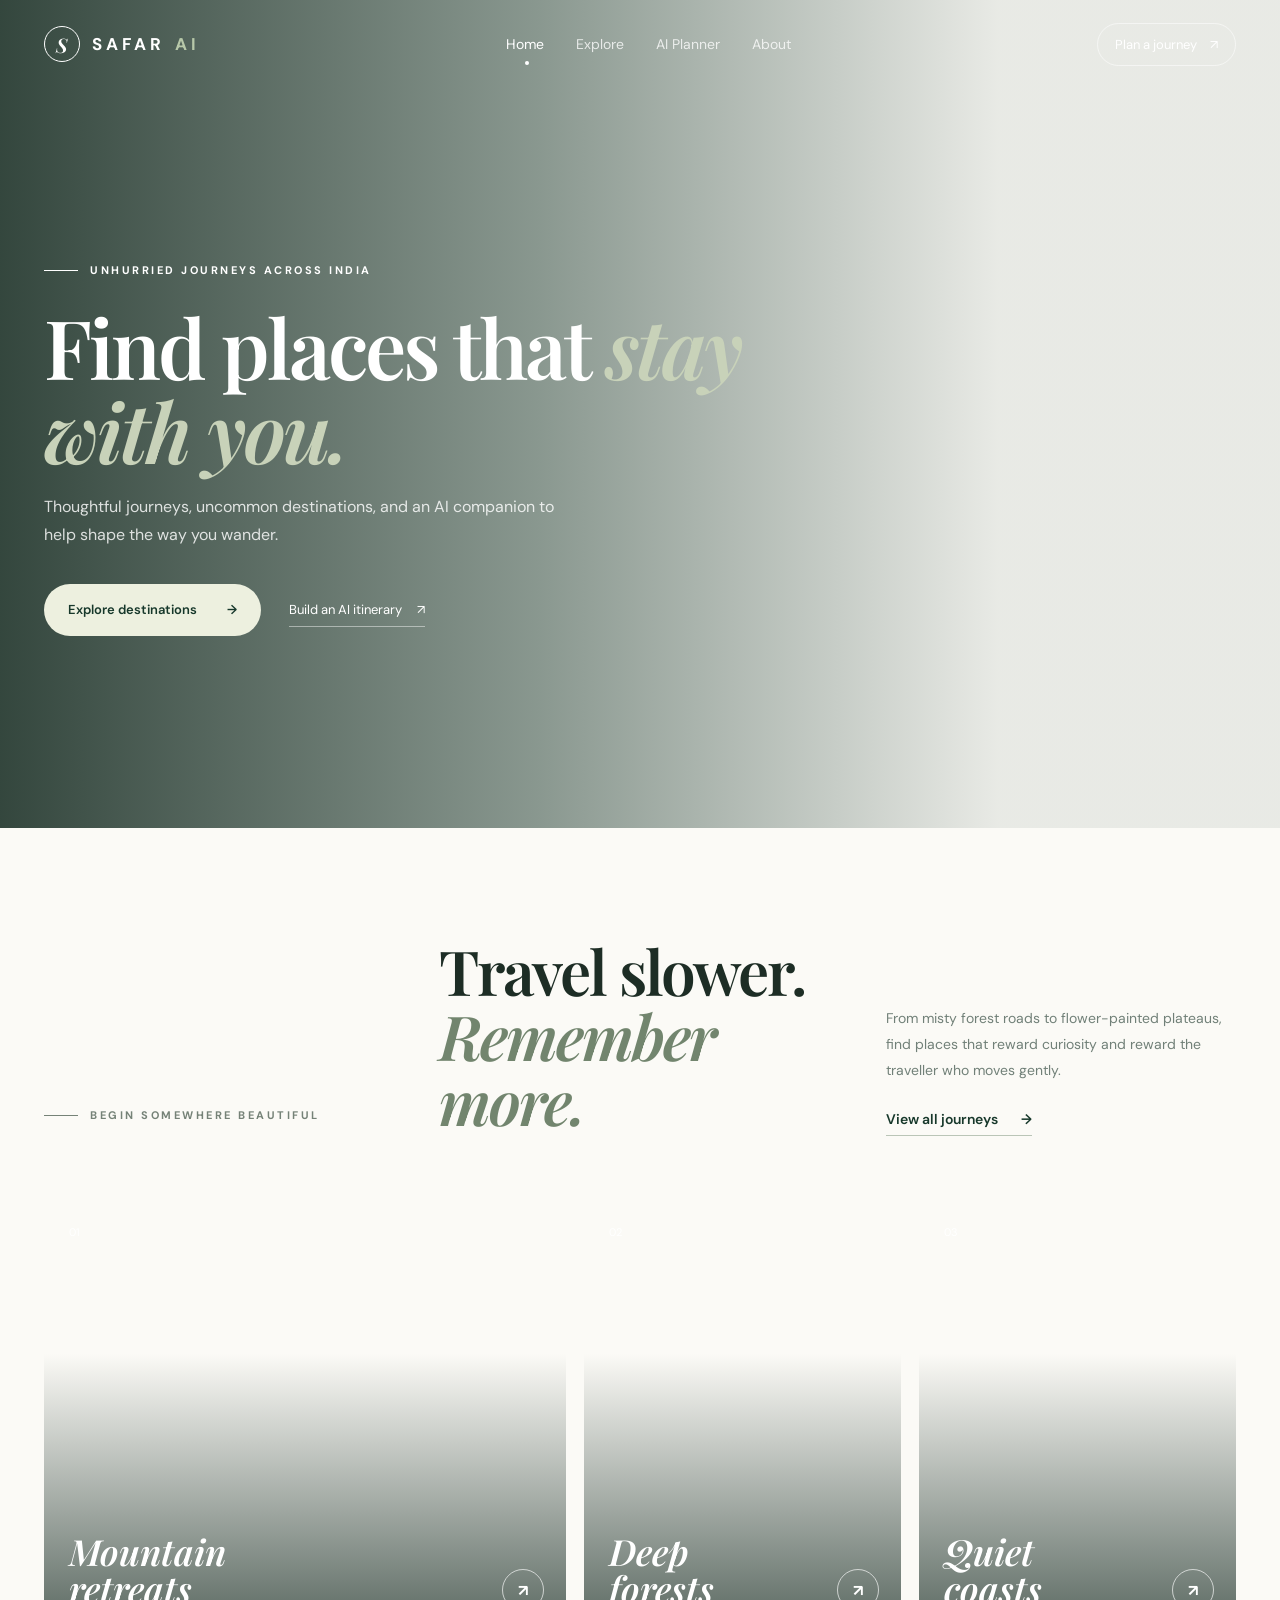
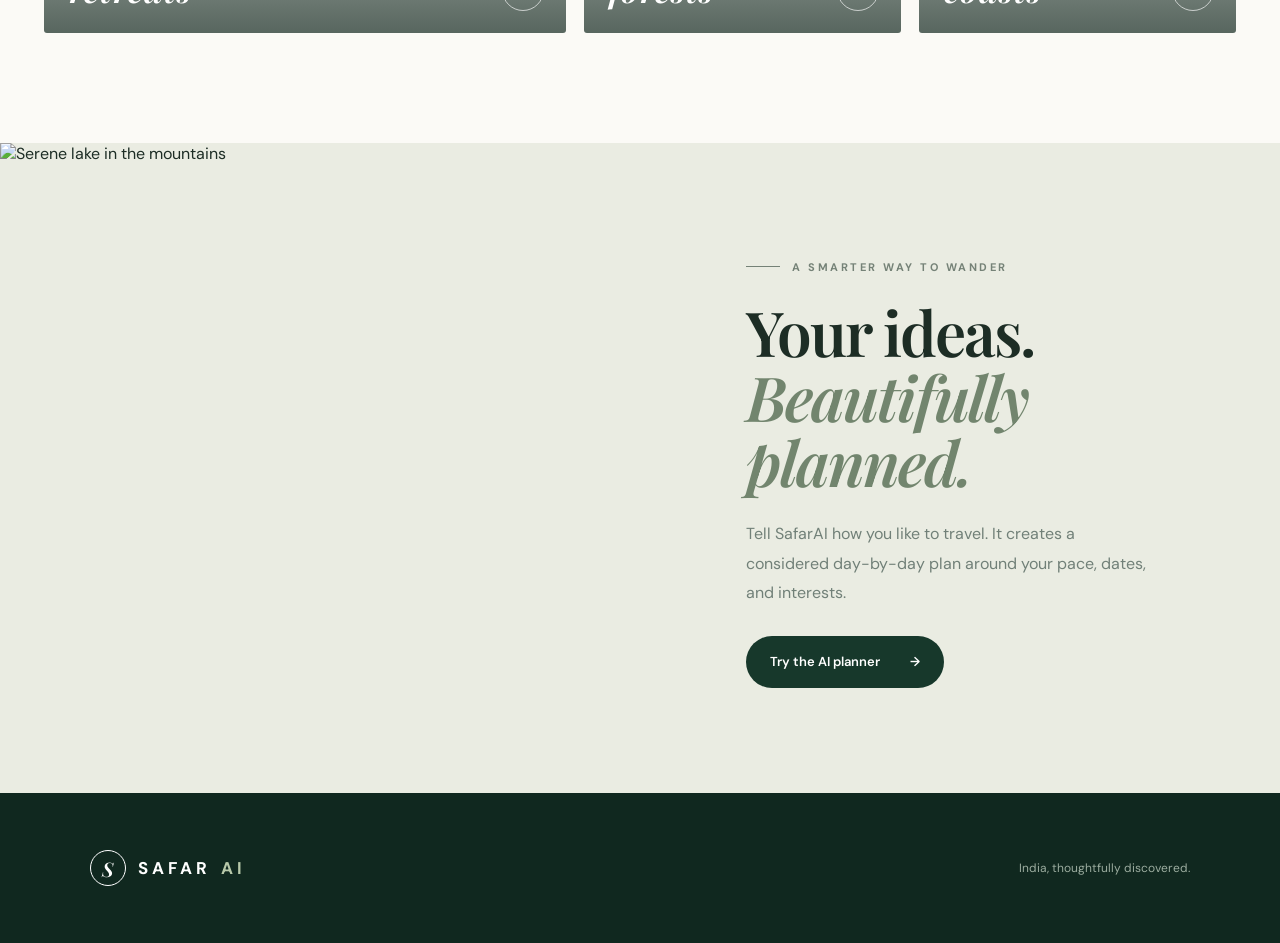
==== index.html @ a24e8f6b "Add files via upload" ====
<!DOCTYPE html>
<html lang="en">
<head>
  <meta charset="UTF-8">
  <meta name="viewport" content="width=device-width, initial-scale=1">
  <title>SafarAI — Discover India Differently</title>
  <link rel="preconnect" href="https://fonts.googleapis.com">
  <link href="https://fonts.googleapis.com/css2?family=DM+Sans:wght@400;500;600;700&family=Playfair+Display:ital,wght@0,600;1,600&display=swap" rel="stylesheet">
  <link rel="stylesheet" href="style.css">
</head>
<body class="home-page">
  <header class="nav-wrap">
    <nav class="nav-shell">
      <a class="brand" href="index.html"><span class="brand-mark">S</span>SAFAR<span class="brand-ai">AI</span></a>
      <button class="menu-button" type="button" aria-expanded="false">Menu</button>
      <div class="nav-links">
        <a class="active" href="index.html">Home</a>
        <a href="explore.html">Explore</a>
        <a href="planner.html">AI Planner</a>
        <a href="#about">About</a>
      </div>
      <a class="nav-cta" href="planner.html">Plan a journey <span>↗</span></a>
    </nav>
  </header>

  <main>
    <section class="hero">
      <div class="hero-overlay"></div>
      <div class="hero-content">
        <p class="eyebrow"><span></span> Unhurried journeys across India</p>
        <h1>Find places that <em>stay with you.</em></h1>
        <p class="hero-copy">Thoughtful journeys, uncommon destinations, and an AI companion to help shape the way you wander.</p>
        <div class="hero-actions">
          <a class="button button-light" href="explore.html">Explore destinations <span>→</span></a>
          <a class="text-link" href="planner.html">Build an AI itinerary <span>↗</span></a>
        </div>
      </div>
    </section>

    <section class="intro" id="discover">
      <p class="eyebrow dark"><span></span> Begin somewhere beautiful</p>
      <h2>Travel slower.<br><em>Remember more.</em></h2>
      <div class="intro-copy">
        <p>From misty forest roads to flower-painted plateaus, find places that reward curiosity and reward the traveller who moves gently.</p>
        <a class="arrow-link" href="explore.html">View all journeys <span>→</span></a>
      </div>
    </section>

    <section class="category-section">
      <article class="category-card category-large" style="--card-image:url('https://images.unsplash.com/photo-1626621341517-bbf3d9990a23?auto=format&fit=crop&w=1200&q=85')">
        <a href="explore.html?type=Mountain"><span>01</span><h3>Mountain<br>retreats</h3><b>↗</b></a>
      </article>
      <article class="category-card" style="--card-image:url('https://images.unsplash.com/photo-1511497584788-876760111969?auto=format&fit=crop&w=900&q=85')">
        <a href="explore.html?type=Forest"><span>02</span><h3>Deep<br>forests</h3><b>↗</b></a>
      </article>
      <article class="category-card" style="--card-image:url('https://images.unsplash.com/photo-1507525428034-b723cf961d3e?auto=format&fit=crop&w=900&q=85')">
        <a href="explore.html?type=Beach"><span>03</span><h3>Quiet<br>coasts</h3><b>↗</b></a>
      </article>
    </section>

    <section class="story" id="about">
      <div class="story-image">
        <img src="https://images.unsplash.com/photo-1470770841072-f978cf4d019e?auto=format&fit=crop&w=1200&q=85" alt="Serene lake in the mountains">
      </div>
      <div class="story-copy">
        <p class="eyebrow dark"><span></span> A smarter way to wander</p>
        <h2>Your ideas.<br><em>Beautifully planned.</em></h2>
        <p>Tell SafarAI how you like to travel. It creates a considered day-by-day plan around your pace, dates, and interests.</p>
        <a class="button button-green" href="planner.html">Try the AI planner <span>→</span></a>
      </div>
    </section>
  </main>

  <footer>
    <a class="brand footer-brand" href="index.html"><span class="brand-mark">S</span>SAFAR<span class="brand-ai">AI</span></a>
    <p>India, thoughtfully discovered.</p>
  </footer>
  <script src="script.js"></script>
</body>
</html>
---- style.css ----
:root {
  --forest:#17382b; --deep:#10281f; --sage:#a9b69b; --cream:#f3f0e7;
  --paper:#fbfaf6; --ink:#1d2d25; --muted:#718078; --line:#dfe3da;
}
*{box-sizing:border-box} html{scroll-behavior:smooth}
body{margin:0;background:var(--paper);color:var(--ink);font-family:"DM Sans",sans-serif}
a{color:inherit;text-decoration:none} button,input,select,textarea{font:inherit}
.nav-wrap{position:absolute;z-index:20;top:0;left:0;width:100%;color:white}
.inner-nav{position:relative;color:var(--ink);background:var(--paper);border-bottom:1px solid var(--line)}
.nav-shell{height:88px;max-width:1320px;margin:auto;padding:0 44px;display:flex;align-items:center;justify-content:space-between}
.brand{display:flex;align-items:center;gap:10px;font-size:17px;font-weight:700;letter-spacing:4px}
.brand-mark{width:36px;height:36px;border:1px solid currentColor;border-radius:50%;display:grid;place-items:center;font:italic 600 20px "Playfair Display",serif;letter-spacing:0;margin-right:2px}
.brand-ai{color:#b7c8a9}
.nav-links{display:flex;gap:32px;align-items:center;font-size:14px}
.nav-links a{opacity:.78;position:relative}.nav-links a.active,.nav-links a:hover{opacity:1}
.nav-links a.active:after{content:"";position:absolute;width:4px;height:4px;border-radius:50%;background:currentColor;left:50%;bottom:-12px}
.nav-cta{border:1px solid rgba(255,255,255,.55);border-radius:999px;padding:12px 17px;font-size:13px}
.inner-nav .nav-cta{border-color:var(--forest);color:var(--forest)}
.nav-cta span{margin-left:10px}.menu-button{display:none}
.hero{position:relative;min-height:720px;height:92vh;max-height:860px;background:url("https://images.unsplash.com/photo-1448375240586-882707db888b?auto=format&fit=crop&w=2000&q=88") center 58%/cover no-repeat;color:white;display:flex;align-items:center;overflow:hidden}
.hero-overlay{position:absolute;inset:0;background:linear-gradient(90deg,rgba(8,31,21,.82),rgba(13,44,31,.48) 42%,rgba(13,44,31,.08) 78%)}
.hero-content{position:relative;z-index:2;max-width:1320px;width:100%;margin:auto;padding:60px 44px 0}
.eyebrow{text-transform:uppercase;letter-spacing:2.5px;font-size:11px;font-weight:700;display:flex;align-items:center;gap:12px}
.eyebrow span{width:34px;height:1px;background:currentColor}.eyebrow.dark{color:#758277}
.hero h1{max-width:720px;margin:28px 0 20px;font:600 82px/1.02 "Playfair Display",serif;letter-spacing:-3px}
.hero h1 em{color:#c8d2b9}.hero-copy{max-width:510px;line-height:1.75;color:rgba(255,255,255,.82);font-size:16px}
.hero-actions{display:flex;align-items:center;gap:28px;margin-top:35px}
.button{min-height:52px;display:inline-flex;align-items:center;justify-content:center;gap:30px;border:0;border-radius:999px;padding:0 24px;font-size:13px;font-weight:600;cursor:pointer;transition:.25s}
.button:hover{transform:translateY(-2px)}.button-light{background:#edf0df;color:var(--forest)}.button-green{background:var(--forest);color:white}
.text-link{font-size:13px;border-bottom:1px solid rgba(255,255,255,.45);padding:8px 0}.text-link span{margin-left:12px}
.intro{max-width:1320px;margin:auto;padding:110px 44px 70px;display:grid;grid-template-columns:1fr 1.15fr 1fr;gap:45px;align-items:end}
.intro-heading h2,.intro h2,.story-copy h2,.page-heading h1,.planner-heading h1{margin:0;font:600 62px/1.05 "Playfair Display",serif;letter-spacing:-2px}
.intro h2 em,.story-copy h2 em,.page-heading h1 em,.planner-heading h1 em{color:#72856e}
.intro-copy{font-size:14px;line-height:1.85;color:var(--muted)}.intro-copy p{margin:0 0 24px}
.arrow-link{color:var(--forest);border-bottom:1px solid #bac5b7;padding-bottom:7px;font-weight:600}.arrow-link span{margin-left:20px}
.category-section{max-width:1320px;margin:auto;padding:0 44px 110px;display:grid;grid-template-columns:1.35fr .82fr .82fr;gap:18px}
.category-card{height:430px;background:var(--card-image) center/cover;border-radius:3px;overflow:hidden}
.category-card>a{position:relative;height:100%;padding:25px;display:flex;align-items:flex-end;color:white;background:linear-gradient(0deg,rgba(10,32,23,.68),transparent 65%)}
.category-card span{position:absolute;top:22px;left:25px;font-size:11px}.category-card h3{margin:0;font:italic 600 36px/1.05 "Playfair Display",serif}
.category-card b{position:absolute;right:22px;bottom:22px;width:42px;height:42px;border:1px solid rgba(255,255,255,.65);border-radius:50%;display:grid;place-items:center;transition:.25s}
.category-card:hover b{background:white;color:var(--forest);transform:rotate(45deg)}
.story{background:#eaece2;display:grid;grid-template-columns:1.12fr 1fr;min-height:650px}
.story-image{min-height:650px}.story-image img{width:100%;height:100%;object-fit:cover;display:block}
.story-copy{max-width:540px;align-self:center;padding:60px 70px}.story-copy h2{margin:25px 0}
.story-copy>p:not(.eyebrow){color:var(--muted);line-height:1.85;margin-bottom:28px}
footer{min-height:150px;background:var(--deep);color:white;display:flex;align-items:center;justify-content:space-between;padding:0 7%}
footer p{color:#9bac9f;font-size:12px}
.page-heading{max-width:1320px;margin:auto;padding:80px 44px 55px;text-align:center}
.page-heading .eyebrow{justify-content:center}.page-heading h1{font-size:68px;margin:22px 0 38px}
.search-row{max-width:720px;height:62px;margin:auto;display:flex;border:1px solid var(--line);background:white;border-radius:999px;padding:5px}
.search-box{flex:1;display:flex;align-items:center;gap:12px;padding-left:17px;color:#8d998f}
.search-box input{width:100%;border:0;outline:0;color:var(--ink)}.search-button{width:120px;border:0;border-radius:999px;background:var(--forest);color:white;cursor:pointer}
.filters{display:flex;justify-content:center;flex-wrap:wrap;gap:8px;max-width:1320px;margin:0 auto 35px;padding:0 44px}
.filters button{border:1px solid var(--line);background:transparent;color:#66756b;border-radius:999px;padding:10px 15px;font-size:12px;cursor:pointer}
.filters button.active,.filters button:hover{background:var(--forest);border-color:var(--forest);color:white}
.cards-section{max-width:1320px;margin:auto;padding:20px 44px 110px}
.destination-grid{display:grid;grid-template-columns:repeat(3,1fr);gap:22px}
.destination-card{background:white;border:1px solid #edf0e8;overflow:hidden}
.destination-card-image{height:290px;position:relative;overflow:hidden}.destination-card-image img{width:100%;height:100%;object-fit:cover;transition:.5s}
.destination-card:hover img{transform:scale(1.04)}
.card-save{position:absolute;right:14px;top:14px;width:40px;height:40px;border:0;border-radius:50%;background:rgba(255,255,255,.92);color:var(--forest);cursor:pointer}
.card-save.saved{background:var(--forest);color:white}
.destination-card-info{padding:22px}.destination-card-info .meta{color:#8a988e;text-transform:uppercase;letter-spacing:1.5px;font-size:9px}
.destination-card-info h3{margin:9px 0 8px;font:600 28px "Playfair Display",serif}.destination-card-info p{min-height:44px;color:var(--muted);font-size:13px;line-height:1.7}
.card-actions{display:flex;align-items:center;margin-top:18px}.card-actions a{font-size:12px;font-weight:700;border-bottom:1px solid #bfc8bb;padding-bottom:5px}.card-actions a span{margin-left:10px}
.empty-results{grid-column:1/-1;text-align:center;padding:60px;color:var(--muted)}
.detail-hero{height:520px;background-size:cover;background-position:center;position:relative;color:white;display:flex;align-items:flex-end}
.detail-hero:after{content:"";position:absolute;inset:0;background:linear-gradient(0deg,rgba(10,35,24,.75),transparent 65%)}
.detail-hero-content{position:relative;z-index:2;width:100%;max-width:1320px;margin:auto;padding:55px 44px}
.detail-hero-content p{text-transform:uppercase;letter-spacing:2px;font-size:10px}.detail-hero-content h1{margin:10px 0 0;font:600 68px "Playfair Display",serif}
.detail-layout{max-width:1320px;margin:auto;padding:80px 44px 110px;display:grid;grid-template-columns:1.25fr .75fr;gap:80px}
.detail-main h2{font:600 38px "Playfair Display",serif;margin:0 0 18px}.detail-main>p{color:var(--muted);line-height:1.85}
.detail-main ul{padding:0;list-style:none;display:grid;grid-template-columns:repeat(2,1fr);gap:10px}.detail-main li{border-bottom:1px solid var(--line);padding:12px 0;font-size:14px}
.detail-aside{background:#edf0e6;padding:30px;height:fit-content}.detail-aside h3{font:600 25px "Playfair Display",serif;margin:0 0 20px}
.detail-aside p{color:var(--muted);font-size:13px;line-height:1.7}.detail-aside .button{width:100%;margin-top:15px}
.planner-main{background:#f6f5ef}.planner-heading{text-align:center;padding:65px 24px 45px}
.planner-heading h1{font-size:58px;margin:18px 0}.planner-heading>p:last-child{max-width:580px;margin:auto;color:var(--muted);line-height:1.7;font-size:14px}
.planner-heading .eyebrow{justify-content:center}.planner-layout{max-width:1180px;margin:auto;padding:15px 44px 100px;display:grid;grid-template-columns:.9fr 1.1fr;gap:18px}
.planner-form{background:white;padding:32px;border:1px solid #e7e9e1}.field-row{display:grid;grid-template-columns:1fr 1fr;gap:14px}
.planner-form label{display:block;color:#6e7c71;font-size:11px;font-weight:700;text-transform:uppercase;letter-spacing:1px;margin-bottom:16px}
.planner-form select,.planner-form textarea{width:100%;margin-top:8px;border:1px solid var(--line);background:white;color:var(--ink);outline:0;border-radius:2px;padding:13px;font-size:13px;text-transform:none;letter-spacing:0}
.planner-form textarea{resize:vertical}.interest-options{display:grid;grid-template-columns:repeat(2,1fr);gap:8px;margin-top:10px}
.interest-options label{margin:0}.interest-options input{position:absolute;opacity:0}.interest-options span{display:block;border:1px solid var(--line);padding:10px;text-align:center;cursor:pointer}
.interest-options input:checked+span{background:var(--forest);border-color:var(--forest);color:white}.planner-submit{width:100%;justify-content:space-between;margin-top:5px}
.plan-output{min-height:520px;background:var(--forest);color:white;padding:38px}
.empty-plan{height:440px;display:flex;flex-direction:column;align-items:center;justify-content:center;text-align:center}
.orbit{width:120px;height:120px;border:1px solid rgba(202,213,188,.35);border-radius:50%;display:grid;place-items:center;margin-bottom:22px;position:relative}
.orbit:before{content:"";position:absolute;inset:14px;border:1px dashed rgba(202,213,188,.28);border-radius:50%}
.orbit span{width:52px;height:52px;border-radius:50%;background:#cbd5b9;color:var(--forest);display:grid;place-items:center;font:italic 600 24px "Playfair Display",serif}
.empty-plan h2{font:600 31px "Playfair Display",serif;margin:10px 0}.empty-plan p{max-width:340px;color:#bac8bd;line-height:1.7;font-size:13px}
.plan-output.loading{display:flex;align-items:center;justify-content:center}.loading-panel{text-align:center}.loading-panel .orbit{margin:0 auto 25px;animation:pulse 1.6s infinite}
.ai-result h2{font:600 36px "Playfair Display",serif;margin:0 0 7px}.ai-result>p{color:#b9c7bc;font-size:13px;line-height:1.7}
.result-days{margin-top:24px;display:grid;gap:9px}.result-day{background:rgba(255,255,255,.07);border-left:2px solid #b8c7a6;padding:14px 16px}
.result-day h3{margin:0 0 5px;font-size:13px}.result-day p,.result-day ul{color:#becbbe;font-size:12px;line-height:1.6}.result-day ul{margin:7px 0 0;padding-left:16px}
.result-notes{border-top:1px solid rgba(255,255,255,.12);margin-top:18px;padding-top:12px;color:#b9c7bc;font-size:11px}
@keyframes pulse{50%{transform:scale(.94);opacity:.7}}
@media(max-width:900px){
.nav-shell{height:76px;padding:0 24px}.nav-links{display:none;position:absolute;top:76px;left:0;right:0;background:var(--deep);color:white;flex-direction:column;align-items:flex-start;padding:24px}
.nav-links.open{display:flex}.inner-nav .nav-links.open{background:var(--paper);color:var(--ink)}.menu-button{display:block;border:1px solid currentColor;background:transparent;color:inherit;border-radius:999px;padding:8px 12px}.nav-cta{display:none}
.hero{min-height:660px}.hero-content{padding:70px 24px 0}.hero h1{font-size:58px}.intro{grid-template-columns:1fr 1fr;padding:75px 24px 45px}.intro>.eyebrow{grid-column:1/-1}.intro h2{font-size:50px}
.category-section{grid-template-columns:1fr 1fr;padding:0 24px 70px}.category-large{grid-column:1/-1}.category-card{height:350px}.story{grid-template-columns:1fr}.story-image{min-height:440px}.story-copy{padding:70px 24px}
.page-heading{padding:60px 24px 40px}.page-heading h1{font-size:54px}.filters,.cards-section{padding-left:24px;padding-right:24px}.destination-grid{grid-template-columns:repeat(2,1fr)}
.detail-layout{grid-template-columns:1fr;padding:60px 24px;gap:35px}.detail-hero-content{padding:45px 24px}.planner-layout{grid-template-columns:1fr;padding:15px 24px 70px}
}
@media(max-width:560px){
.brand{font-size:14px}.brand-mark{width:32px;height:32px}.hero{height:680px;min-height:680px}.hero h1{font-size:47px}.hero-copy{font-size:14px}.hero-actions{align-items:flex-start;flex-direction:column;gap:10px}
.intro{display:block}.intro h2{font-size:44px;margin:28px 0}.category-section{grid-template-columns:1fr}.category-card{height:300px}.story-copy h2{font-size:46px}
footer{padding:35px 24px;flex-direction:column;align-items:flex-start;justify-content:center;gap:12px}.page-heading h1{font-size:43px}.search-row{height:58px}.search-button{width:92px}
.destination-grid{grid-template-columns:1fr}.destination-card-image{height:280px}.detail-hero{height:430px}.detail-hero-content h1{font-size:48px}.detail-main ul{grid-template-columns:1fr}
.planner-heading h1{font-size:43px}.planner-form{padding:22px}.field-row{grid-template-columns:1fr;gap:0}.plan-output{padding:24px}
}
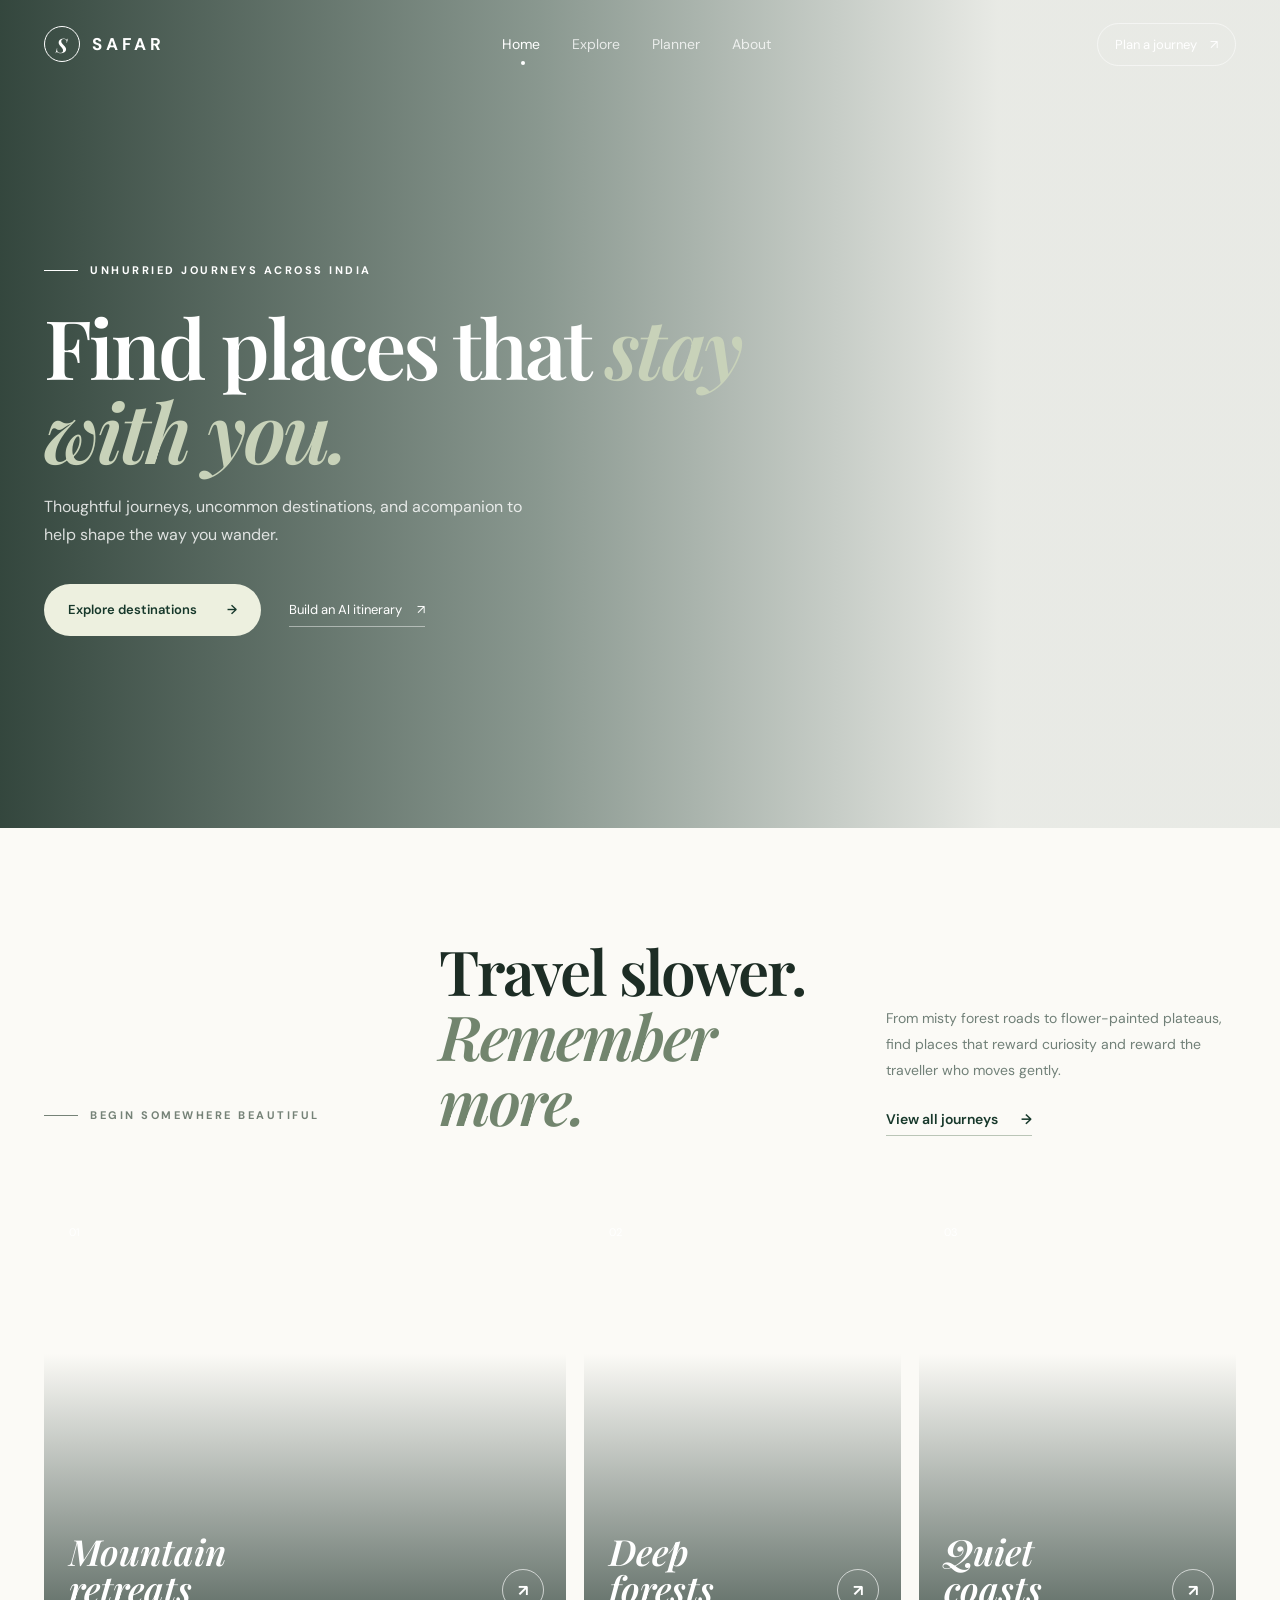
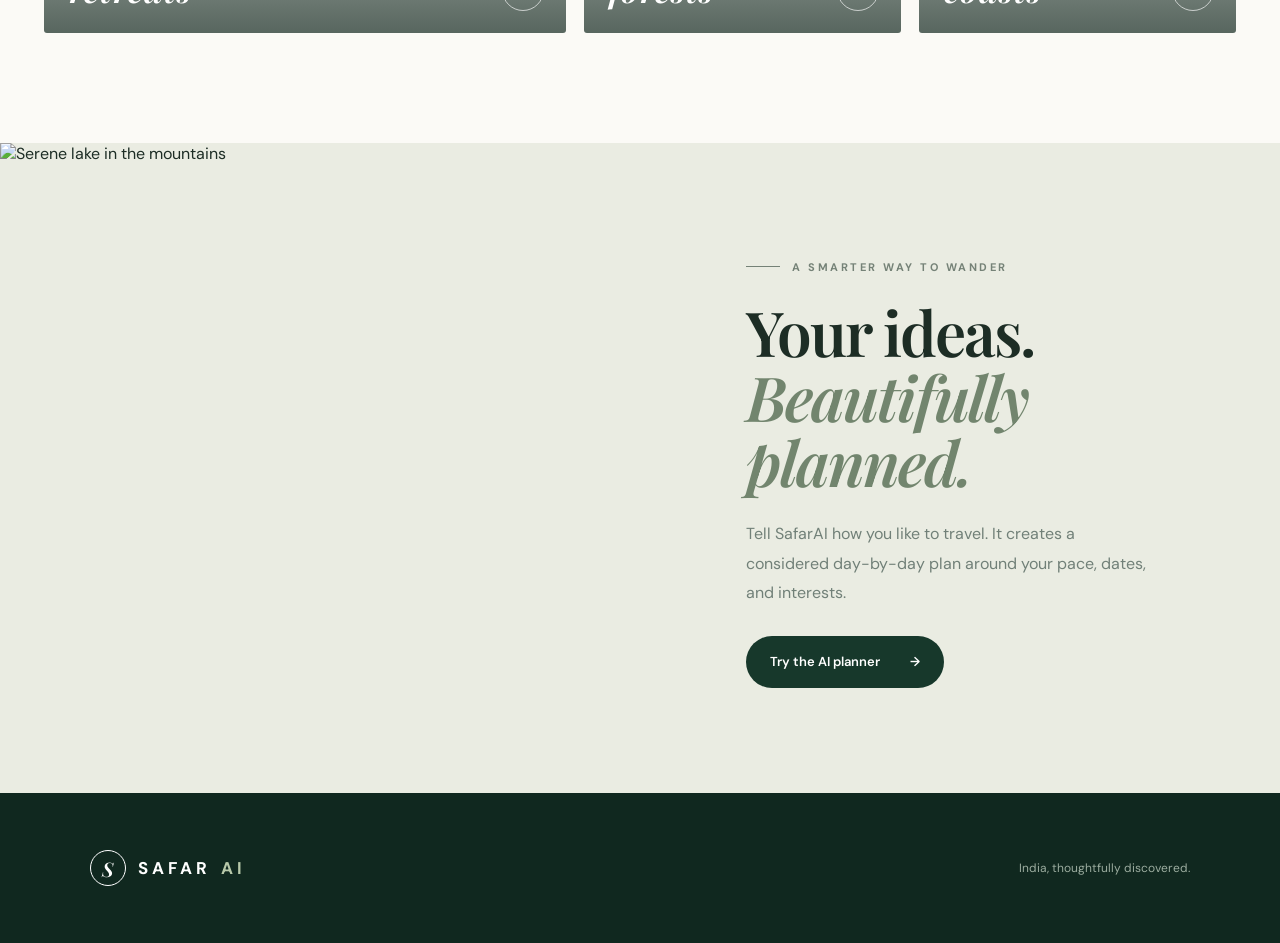
==== commit bf0576c8: "Add files via upload" ====
--- a/index.html
+++ b/index.html
@@ -3,7 +3,7 @@
 <head>
   <meta charset="UTF-8">
   <meta name="viewport" content="width=device-width, initial-scale=1">
-  <title>SafarAI — Discover India Differently</title>
+  <title>Safar — Discover India Differently</title>
   <link rel="preconnect" href="https://fonts.googleapis.com">
   <link href="https://fonts.googleapis.com/css2?family=DM+Sans:wght@400;500;600;700&family=Playfair+Display:ital,wght@0,600;1,600&display=swap" rel="stylesheet">
   <link rel="stylesheet" href="style.css">
@@ -11,12 +11,12 @@
 <body class="home-page">
   <header class="nav-wrap">
     <nav class="nav-shell">
-      <a class="brand" href="index.html"><span class="brand-mark">S</span>SAFAR<span class="brand-ai">AI</span></a>
+      <a class="brand" href="index.html"><span class="brand-mark">S</span>SAFAR<span class="brand-ai"></span></a>
       <button class="menu-button" type="button" aria-expanded="false">Menu</button>
       <div class="nav-links">
         <a class="active" href="index.html">Home</a>
         <a href="explore.html">Explore</a>
-        <a href="planner.html">AI Planner</a>
+        <a href="planner.html">Planner</a>
         <a href="#about">About</a>
       </div>
       <a class="nav-cta" href="planner.html">Plan a journey <span>↗</span></a>
@@ -29,7 +29,7 @@
       <div class="hero-content">
         <p class="eyebrow"><span></span> Unhurried journeys across India</p>
         <h1>Find places that <em>stay with you.</em></h1>
-        <p class="hero-copy">Thoughtful journeys, uncommon destinations, and an AI companion to help shape the way you wander.</p>
+        <p class="hero-copy">Thoughtful journeys, uncommon destinations, and acompanion to help shape the way you wander.</p>
         <div class="hero-actions">
           <a class="button button-light" href="explore.html">Explore destinations <span>→</span></a>
           <a class="text-link" href="planner.html">Build an AI itinerary <span>↗</span></a>
--- a/style.css
+++ b/style.css
@@ -50,13 +50,20 @@
 .search-row{max-width:720px;height:62px;margin:auto;display:flex;border:1px solid var(--line);background:white;border-radius:999px;padding:5px}
 .search-box{flex:1;display:flex;align-items:center;gap:12px;padding-left:17px;color:#8d998f}
 .search-box input{width:100%;border:0;outline:0;color:var(--ink)}.search-button{width:120px;border:0;border-radius:999px;background:var(--forest);color:white;cursor:pointer}
+.state-filter-row{max-width:720px;margin:16px auto 0;display:flex;align-items:center;justify-content:center;gap:12px;color:#718078;font-size:12px}
+.state-filter-row select{min-width:260px;border:1px solid var(--line);border-radius:999px;background:white;color:var(--ink);padding:10px 38px 10px 14px;outline:0}
 .filters{display:flex;justify-content:center;flex-wrap:wrap;gap:8px;max-width:1320px;margin:0 auto 35px;padding:0 44px}
 .filters button{border:1px solid var(--line);background:transparent;color:#66756b;border-radius:999px;padding:10px 15px;font-size:12px;cursor:pointer}
 .filters button.active,.filters button:hover{background:var(--forest);border-color:var(--forest);color:white}
 .cards-section{max-width:1320px;margin:auto;padding:20px 44px 110px}
 .destination-grid{display:grid;grid-template-columns:repeat(3,1fr);gap:22px}
 .destination-card{background:white;border:1px solid #edf0e8;overflow:hidden}
-.destination-card-image{height:290px;position:relative;overflow:hidden}.destination-card-image img{width:100%;height:100%;object-fit:cover;transition:.5s}
+.destination-card-image{height:290px;position:relative;overflow:hidden;background:#e6eadf}.destination-card-image img{position:relative;z-index:1;width:100%;height:100%;object-fit:cover;transition:.5s}
+.image-search-pending{background:#e6eadf}
+.image-search-pending:before,.image-unavailable:before{content:"";position:absolute;inset:0;background:linear-gradient(110deg,#e6eadf 25%,#f2f3ed 40%,#e6eadf 55%);background-size:200% 100%;animation:photo-loading 1.4s linear infinite}
+.image-unavailable:before{content:"Place-specific photo unavailable";display:grid;place-items:center;padding:20px;text-align:center;background:#e6eadf;color:#68776c;font-size:13px;animation:none}
+@keyframes photo-loading{to{background-position-x:-200%}}
+.photo-credit{position:absolute;z-index:4;left:8px;bottom:8px;max-width:calc(100% - 16px);overflow:hidden;text-overflow:ellipsis;white-space:nowrap;background:rgba(16,40,31,.82);color:white;padding:5px 8px;font-size:9px}
 .destination-card:hover img{transform:scale(1.04)}
 .card-save{position:absolute;right:14px;top:14px;width:40px;height:40px;border:0;border-radius:50%;background:rgba(255,255,255,.92);color:var(--forest);cursor:pointer}
 .card-save.saved{background:var(--forest);color:white}
@@ -65,7 +72,8 @@
 .card-actions{display:flex;align-items:center;margin-top:18px}.card-actions a{font-size:12px;font-weight:700;border-bottom:1px solid #bfc8bb;padding-bottom:5px}.card-actions a span{margin-left:10px}
 .empty-results{grid-column:1/-1;text-align:center;padding:60px;color:var(--muted)}
 .detail-hero{height:520px;background-size:cover;background-position:center;position:relative;color:white;display:flex;align-items:flex-end}
-.detail-hero:after{content:"";position:absolute;inset:0;background:linear-gradient(0deg,rgba(10,35,24,.75),transparent 65%)}
+.detail-hero:after{content:"";position:absolute;inset:0;background:linear-gradient(0deg,rgba(10,35,24,.75),transparent 65%);pointer-events:none}
+.detail-hero-image{position:absolute;z-index:0;inset:0;width:100%;height:100%;object-fit:cover}
 .detail-hero-content{position:relative;z-index:2;width:100%;max-width:1320px;margin:auto;padding:55px 44px}
 .detail-hero-content p{text-transform:uppercase;letter-spacing:2px;font-size:10px}.detail-hero-content h1{margin:10px 0 0;font:600 68px "Playfair Display",serif}
 .detail-layout{max-width:1320px;margin:auto;padding:80px 44px 110px;display:grid;grid-template-columns:1.25fr .75fr;gap:80px}
@@ -103,6 +111,7 @@
 .detail-layout{grid-template-columns:1fr;padding:60px 24px;gap:35px}.detail-hero-content{padding:45px 24px}.planner-layout{grid-template-columns:1fr;padding:15px 24px 70px}
 }
 @media(max-width:560px){
+.state-filter-row{flex-direction:column}.state-filter-row select{width:100%;min-width:0}
 .brand{font-size:14px}.brand-mark{width:32px;height:32px}.hero{height:680px;min-height:680px}.hero h1{font-size:47px}.hero-copy{font-size:14px}.hero-actions{align-items:flex-start;flex-direction:column;gap:10px}
 .intro{display:block}.intro h2{font-size:44px;margin:28px 0}.category-section{grid-template-columns:1fr}.category-card{height:300px}.story-copy h2{font-size:46px}
 footer{padding:35px 24px;flex-direction:column;align-items:flex-start;justify-content:center;gap:12px}.page-heading h1{font-size:43px}.search-row{height:58px}.search-button{width:92px}
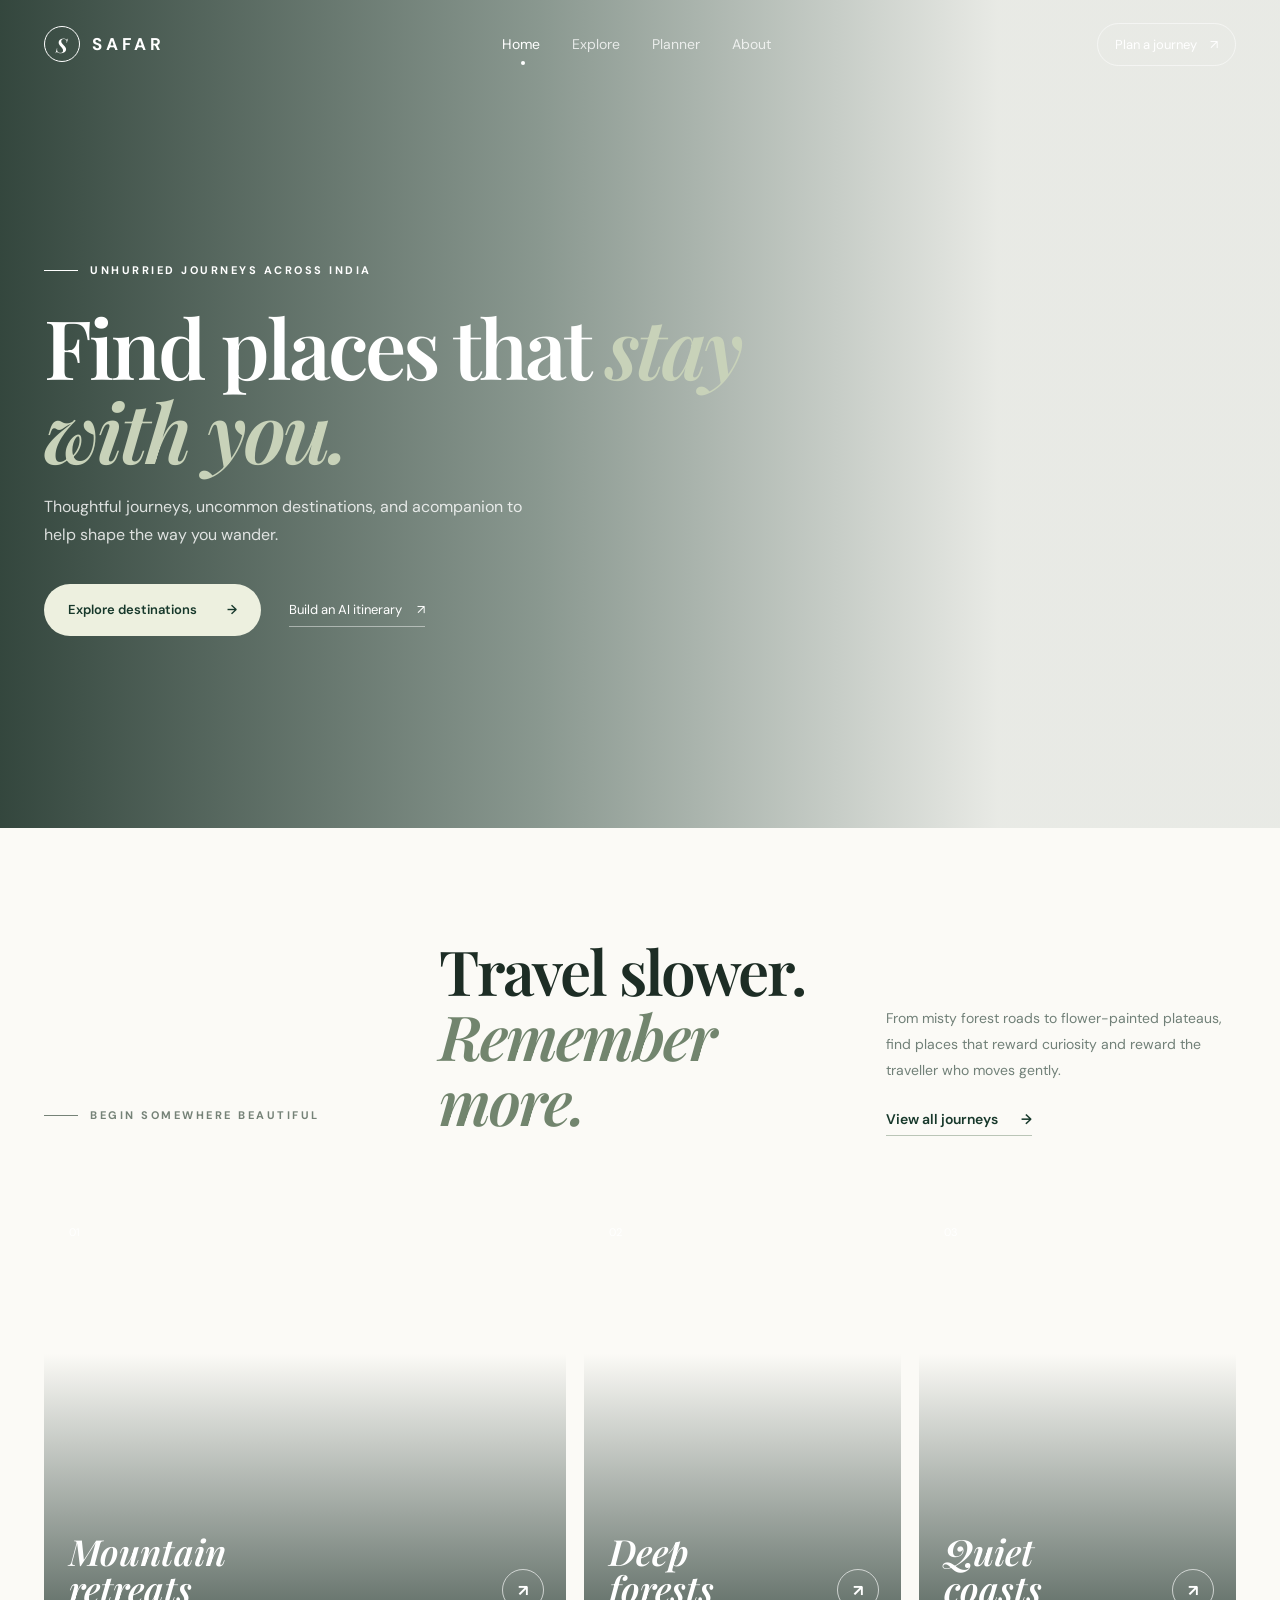
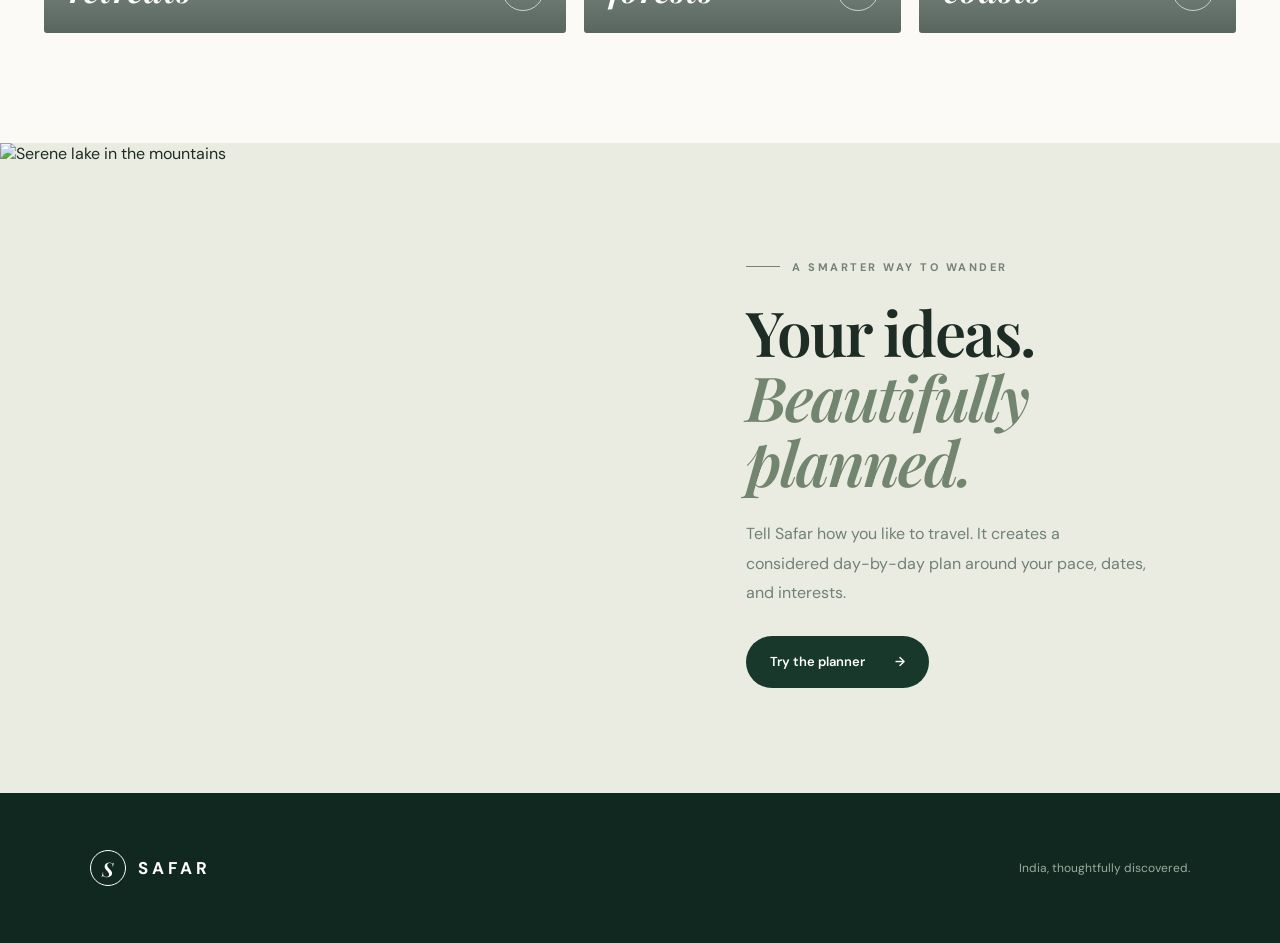
==== commit af39b8c5: "Add files via upload" ====
--- a/index.html
+++ b/index.html
@@ -65,14 +65,14 @@
       <div class="story-copy">
         <p class="eyebrow dark"><span></span> A smarter way to wander</p>
         <h2>Your ideas.<br><em>Beautifully planned.</em></h2>
-        <p>Tell SafarAI how you like to travel. It creates a considered day-by-day plan around your pace, dates, and interests.</p>
-        <a class="button button-green" href="planner.html">Try the AI planner <span>→</span></a>
+        <p>Tell Safar how you like to travel. It creates a considered day-by-day plan around your pace, dates, and interests.</p>
+        <a class="button button-green" href="planner.html">Try the planner <span>→</span></a>
       </div>
     </section>
   </main>
 
   <footer>
-    <a class="brand footer-brand" href="index.html"><span class="brand-mark">S</span>SAFAR<span class="brand-ai">AI</span></a>
+    <a class="brand footer-brand" href="index.html"><span class="brand-mark">S</span>SAFAR<span class="brand-ai"></span></a>
     <p>India, thoughtfully discovered.</p>
   </footer>
   <script src="script.js"></script>
